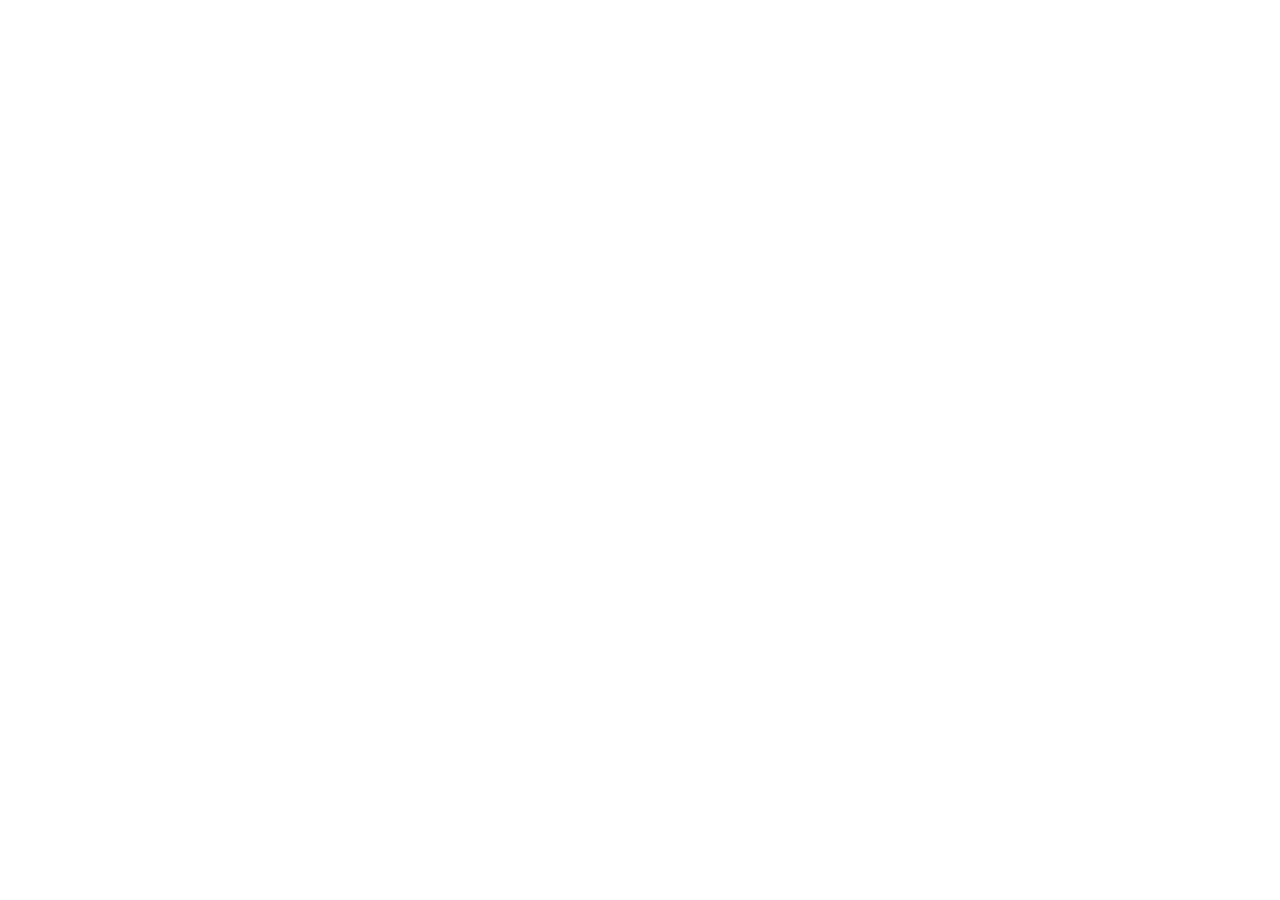
==== index.html @ 31c8726c "Publish redesigned honey website" ====
<!doctype html>
<html lang="hy"><head><meta charset="UTF-8"/><meta name="viewport" content="width=device-width, initial-scale=1.0"/><meta name="theme-color" content="#fcf9f0"/><meta name="description" content="Հեղուկ ոսկի՝ բնական մեղր բարձրադիր գոտիների ծաղիկների նեկտարից, առանց հավելումների։ Ծանոթացեք մեր պատմությանը և կապ հաստատեք պատվիրելու համար։"/><title>Հեղուկ ոսկի — Բնական մեղր բարձրադիր գոտիներից</title><link rel="icon" href="./favicon.svg"/>  <script type="module" crossorigin src="./assets/main-CkUJmxcO.js"></script>
  <link rel="stylesheet" crossorigin href="./assets/main-CJ2mo14O.css">
</head><body><div id="root"></div></body></html>
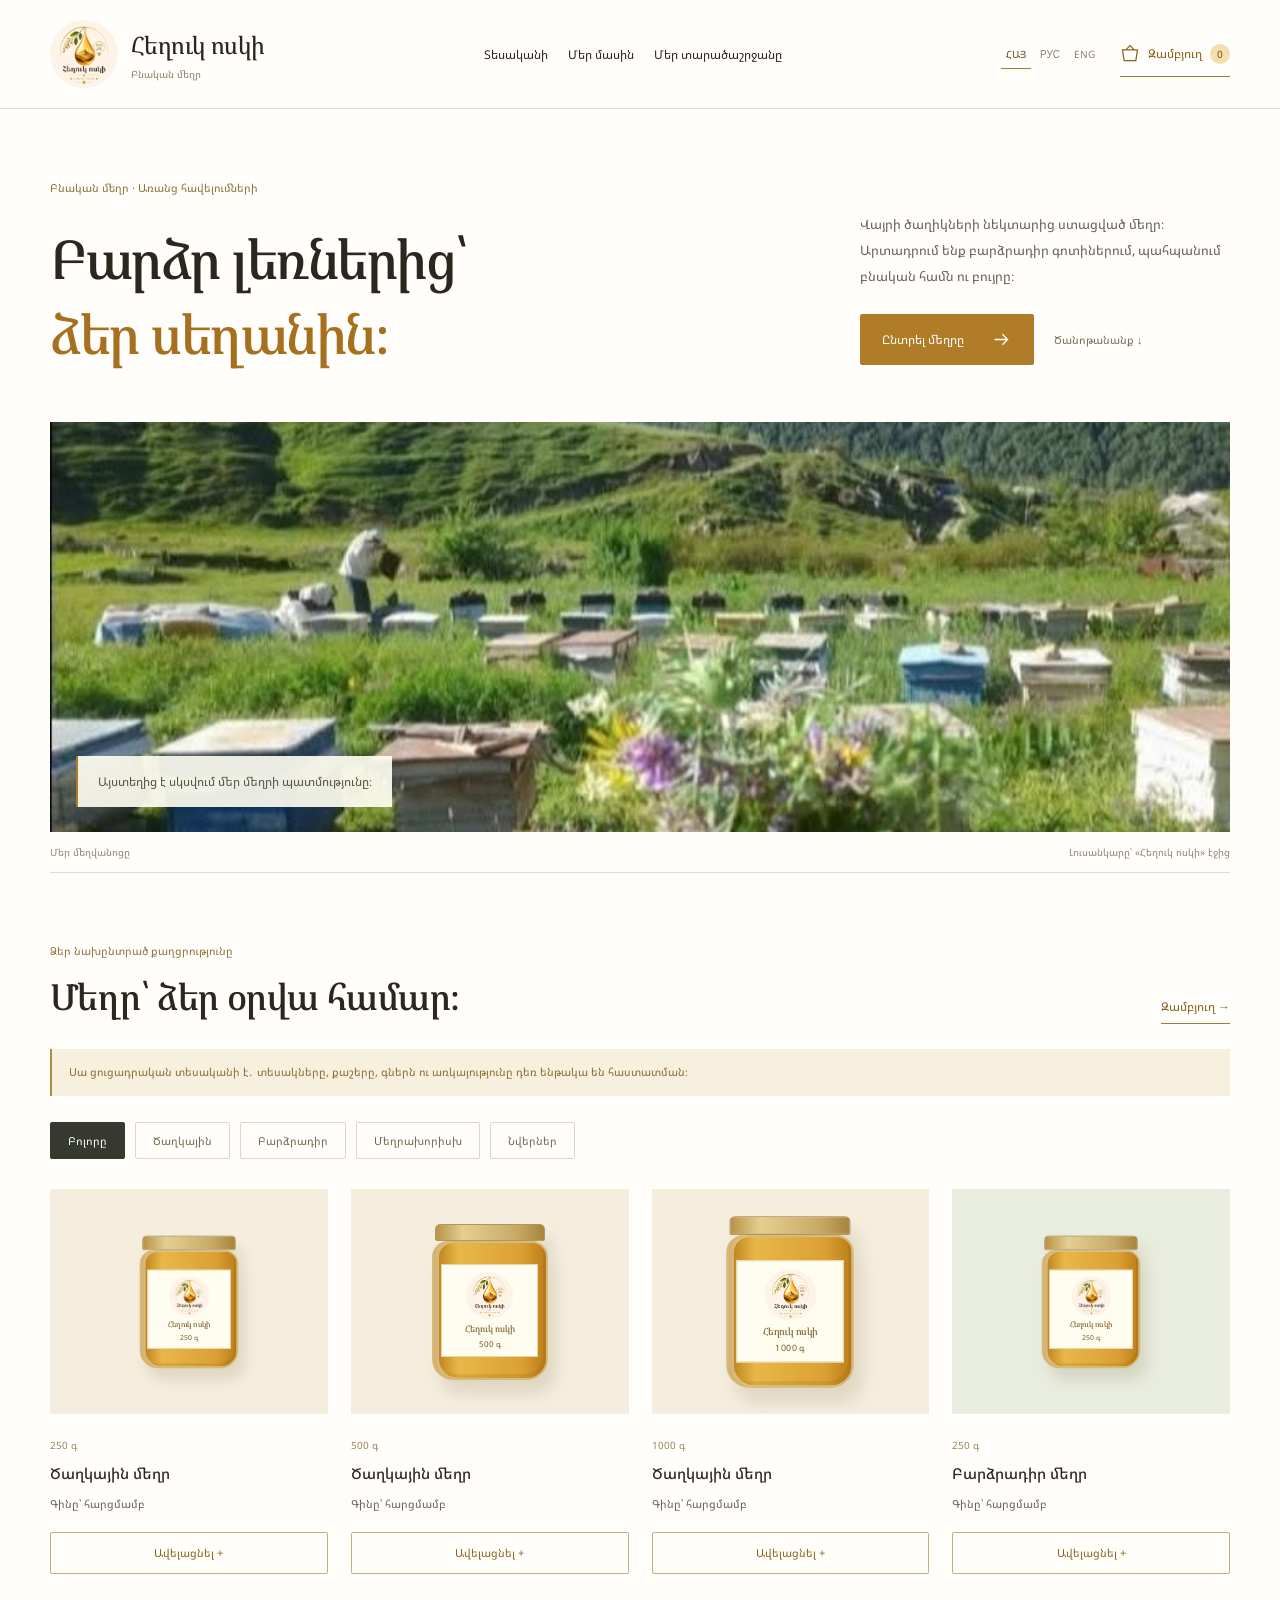
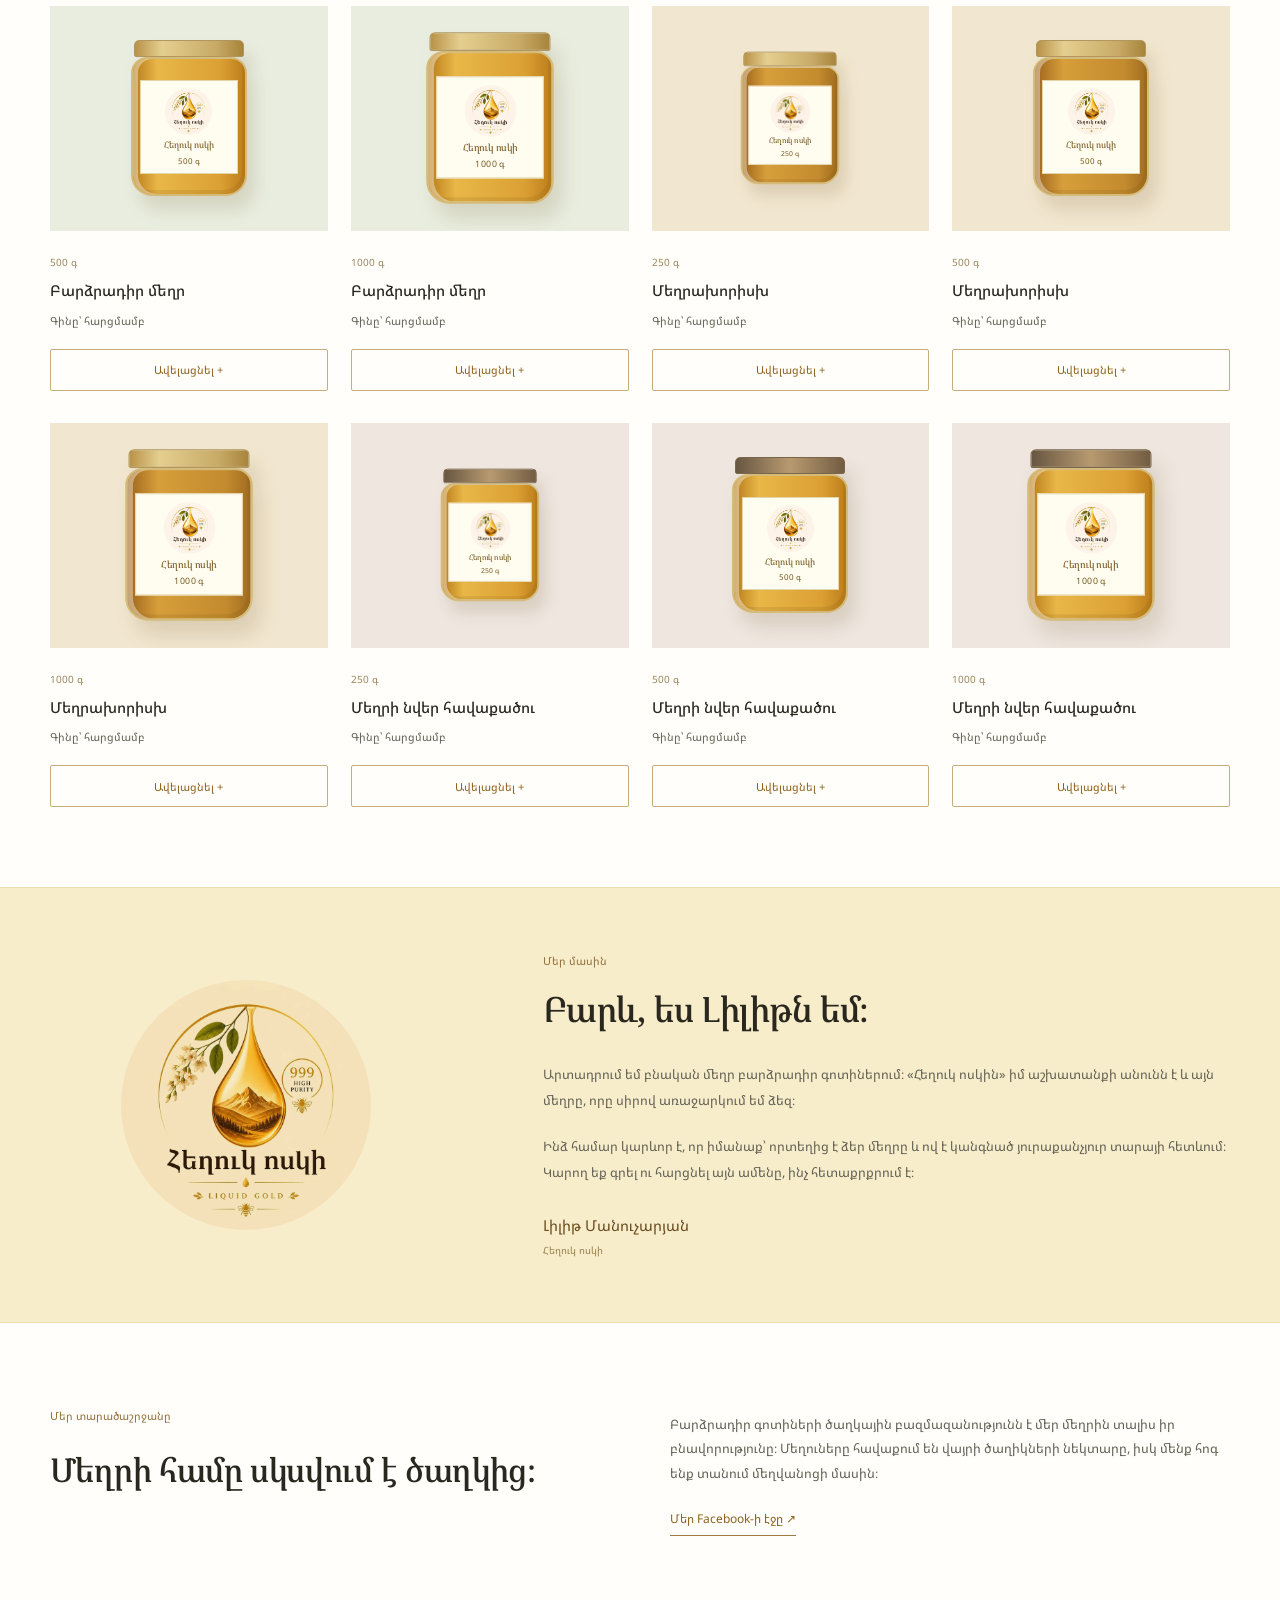
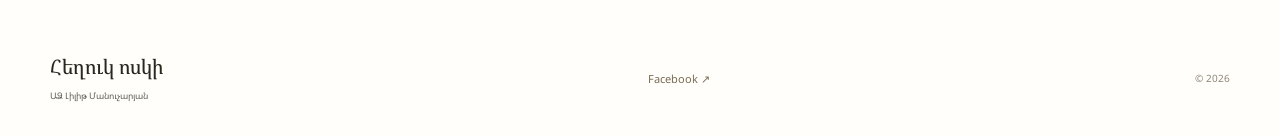
==== commit adb79487: "Enable trilingual storefront and WhatsApp basket checkout" ====
--- a/index.html
+++ b/index.html
@@ -1,4 +1,4 @@
 <!doctype html>
-<html lang="hy"><head><meta charset="UTF-8"/><meta name="viewport" content="width=device-width, initial-scale=1.0"/><meta name="theme-color" content="#fcf9f0"/><meta name="description" content="Հեղուկ ոսկի՝ բնական մեղր բարձրադիր գոտիների ծաղիկների նեկտարից, առանց հավելումների։ Ծանոթացեք մեր պատմությանը և կապ հաստատեք պատվիրելու համար։"/><title>Հեղուկ ոսկի — Բնական մեղր բարձրադիր գոտիներից</title><link rel="icon" href="./favicon.svg"/>  <script type="module" crossorigin src="./assets/main-CkUJmxcO.js"></script>
-  <link rel="stylesheet" crossorigin href="./assets/main-CJ2mo14O.css">
+<html lang="hy"><head><meta charset="UTF-8"/><meta name="viewport" content="width=device-width, initial-scale=1.0"/><meta name="theme-color" content="#fcf9f0"/><meta name="description" content="Հեղուկ ոսկի՝ բնական մեղր բարձրադիր գոտիների ծաղիկների նեկտարից, առանց հավելումների։ Ծանոթացեք մեր պատմությանը և կապ հաստատեք պատվիրելու համար։"/><title>Հեղուկ ոսկի — Բնական մեղր բարձրադիր գոտիներից</title><link rel="icon" href="./favicon.svg"/>  <script type="module" crossorigin src="./assets/main-DjKZeRCF.js"></script>
+  <link rel="stylesheet" crossorigin href="./assets/main-BqgXpwvN.css">
 </head><body><div id="root"></div></body></html>
--- a/assets/main-BqgXpwvN.css
+++ b/assets/main-BqgXpwvN.css
@@ -0,0 +1 @@
+@font-face{font-family:Noto Sans Armenian;font-style:normal;font-weight:400;font-stretch:normal;font-display:swap;src:url(./noto-armenian-0-CVgwGue0.ttf) format("truetype")}@font-face{font-family:Noto Sans Armenian;font-style:normal;font-weight:500;font-stretch:normal;font-display:swap;src:url(./noto-armenian-1-D2bagRVq.ttf) format("truetype")}@font-face{font-family:Noto Sans Armenian;font-style:normal;font-weight:600;font-stretch:normal;font-display:swap;src:url(./noto-armenian-2-CTMyPAjY.ttf) format("truetype")}@font-face{font-family:Noto Sans Armenian;font-style:normal;font-weight:700;font-stretch:normal;font-display:swap;src:url(./noto-armenian-3-BgUq5QzC.ttf) format("truetype")}@font-face{font-family:"Noto Serif Armenian";font-style:normal;font-weight:400;font-stretch:normal;font-display:swap;src:url(./noto-armenian-4-BQkz4Huj.ttf) format("truetype")}@font-face{font-family:"Noto Serif Armenian";font-style:normal;font-weight:500;font-stretch:normal;font-display:swap;src:url(./noto-armenian-5-BXHLyrOk.ttf) format("truetype")}@font-face{font-family:"Noto Serif Armenian";font-style:normal;font-weight:600;font-stretch:normal;font-display:swap;src:url(./noto-armenian-6-ClBF3SLj.ttf) format("truetype")}:root{font-family:Noto Sans Armenian,sans-serif;color:#29271e;background:#fffefb;font-synthesis:none;--gold:#af771f;--line:#dedbd2;--yellow:#f4db8b}*{box-sizing:border-box}body{margin:0}html{scroll-behavior:smooth;scroll-padding-top:110px}a{color:inherit;text-decoration:none}button,input,textarea{font:inherit}button{cursor:pointer}a,button{touch-action:manipulation}a:focus-visible,button:focus-visible,input:focus-visible,textarea:focus-visible,summary:focus-visible{outline:2px solid #9b6613;outline-offset:5px}button:disabled{opacity:.3;cursor:default}img{display:block;max-width:100%}p{font-size:14px;line-height:1.9;color:#646155;margin:0 0 20px}h1,h2,h3{margin:0;font-weight:500}h1,h2{font-family:"Noto Serif Armenian",serif}h1{font-size:clamp(36px,4.2vw,58px);line-height:1.4;letter-spacing:-1.5px}h1 span{color:#a6701f}h2{font-size:34px;line-height:1.5;letter-spacing:-.6px}.wrap{width:calc(100% - 100px);max-width:1180px;margin:0 auto}.header{border-bottom:1px solid var(--line);background:#fffefbf5;position:sticky;top:0;z-index:10}.header-inner{display:flex;align-items:center;gap:30px;min-height:108px}.brand{display:flex;align-items:center;gap:13px;flex-shrink:0}.brand img{width:68px;height:68px;border-radius:50%;object-fit:cover}.brand>span{font-family:"Noto Serif Armenian",serif;font-size:24px;letter-spacing:-.6px}.brand small{display:block;font-family:Noto Sans Armenian,sans-serif;font-size:10px;letter-spacing:0;margin-top:6px;color:#8c8069}.header nav{display:flex;gap:28px;align-items:center;margin-left:auto;font-size:12px}.header nav a:hover{color:var(--gold)}.order-link{display:flex;align-items:center;gap:18px;border-bottom:1px solid #a47931;padding:12px 0;margin-left:15px;font-size:12px;color:#8e611c}.order-link svg{width:20px;height:20px}.menu{display:none}.intro{display:grid;grid-template-columns:1.25fr 1fr;gap:70px;padding:69px 0 51px;align-items:end}.tag{font-size:11px;color:#8d6f36;margin-bottom:22px}.intro-side{max-width:380px;justify-self:end;padding-bottom:6px}.intro-side p{font-size:13px;line-height:2;max-width:370px;margin-bottom:25px}.button{display:inline-flex;align-items:center;justify-content:center;gap:27px;min-height:50px;padding:14px 21px;background:#b17c27;color:#fff;border:1px solid #b17c27;border-radius:2px;font-size:12px;transition:background .15s}.button svg{width:21px;height:21px;flex-shrink:0}.button:hover{background:#94641b;border-color:#94641b}.quiet-link{display:inline-block;font-size:11px;margin-left:20px;color:#756b55}.photo-frame{position:relative;background:#d6dbba;overflow:hidden;height:410px}.photo-frame>img{width:100%;height:100%;object-fit:cover;object-position:center 47%;image-rendering:auto}.photo-note{position:absolute;bottom:25px;left:26px;background:#fffef2e8;padding:15px 20px;font-size:12px;line-height:1.8;color:#5b533f;border-left:2px solid #ae7a27}.photo-note strong{font-weight:500}.apiary{margin-top:0;margin-bottom:0}.apiary figcaption{display:flex;justify-content:space-between;gap:15px;font-size:10px;color:#8c8574;padding:13px 0;border-bottom:1px solid var(--line)}.honey{padding-top:84px;padding-bottom:85px;display:grid;grid-template-columns:1fr 1.2fr;gap:110px}.label{font-size:11px;color:#92713c;display:block;margin-bottom:22px}.section-heading h2{font-size:40px;line-height:1.45;margin-bottom:24px}.section-heading p{max-width:310px;font-size:13px}.honey-details{padding-top:5px}.honey-line{display:flex;gap:22px;border-bottom:1px solid var(--line);padding:24px 0 20px}.honey-line:first-child{padding-top:0}.small-number{font-family:serif;font-size:14px;color:#b79d65;padding-top:4px}.honey-line h3{font-size:16px;margin-bottom:11px;line-height:1.7}.honey-line p{font-size:12px;margin:0;line-height:1.9}.about{background:#f7edcb;border-top:1px solid #ecddb2;border-bottom:1px solid #ecddb2}.about-inner{display:grid;grid-template-columns:.8fr 1.4fr;gap:100px;padding-top:65px;padding-bottom:65px;align-items:center}.about-mark img{width:250px;height:250px;object-fit:cover;border-radius:50%;margin:0 auto;mix-blend-mode:multiply}.about-mark>span{display:block;text-align:center;margin-top:20px;font-size:10px;color:#8b7547}.about-text h2{font-size:35px;margin-bottom:25px}.about-text .label{margin-bottom:15px}.about-text p{font-size:13px;line-height:2}.owner{font-size:15px;margin-top:30px;color:#6a4b1e}.owner span{display:block;font-size:10px;color:#9a814f;margin-top:8px}.region{display:grid;grid-template-columns:1fr 1.1fr;gap:110px;padding-top:85px;padding-bottom:85px}.region-title h2{font-size:33px}.region-body{padding-top:4px}.region-body p{font-size:13px}.underlined{font-size:12px;border:0;border-bottom:1px solid #9d7d45;background:none;color:#8d621e;display:inline-block;padding:3px 0 8px}.contact-band{background:#efd786}.contact-inner{display:flex;justify-content:space-between;align-items:center;gap:35px;padding-top:47px;padding-bottom:47px}.contact-inner h2{font-size:29px}.contact-inner p{font-size:12px;margin:14px 0 0;color:#756039}.contact-inner .label{margin-bottom:12px;color:#8b6b29}.dark{background:#37372a;border-color:#37372a;white-space:nowrap}.dark:hover{background:#202016;border-color:#202016}.footer{display:flex;justify-content:space-between;gap:30px;align-items:center;padding-top:32px;padding-bottom:32px}.footer-name{font-family:"Noto Serif Armenian",serif;font-size:20px}.footer p{font-size:9px;margin:7px 0 0}.footer>a{font-size:11px;color:#796c52}.footer small{font-size:10px;color:#8f8676}.order-page{padding-top:29px}.back{font-size:11px;color:#80745c}.order-heading{padding:45px 0 40px;border-bottom:1px solid var(--line)}.order-heading h1{font-size:43px}.order-heading .tag{margin-bottom:16px}.order-heading>p:last-child{font-size:13px;margin:20px 0 0}.order-layout{display:grid;grid-template-columns:.95fr 1.1fr;gap:110px;padding:45px 0 65px;align-items:start}.order-aside{padding-top:10px}.order-aside>img{height:170px;width:170px;border-radius:50%;margin-bottom:20px;object-fit:cover}.order-aside h2{font-size:25px;margin-bottom:15px}.order-aside p{font-size:12px}.order-aside dl{margin:24px 0 30px;max-width:330px}.order-aside dl>div{border-top:1px solid var(--line);padding:15px 0}.order-aside dt{font-size:10px;color:#8f8166;margin-bottom:7px}.order-aside dd{margin:0;font-size:12px}.order-aside>a{font-size:11px;color:#9a702c;border-bottom:1px solid #c1a97e;padding-bottom:6px}.order-form{background:#faf7ed;border:1px solid #e6deca;padding:30px}.order-form>h2{font-size:24px}.form-intro{font-size:11px;margin:13px 0 30px}.quantity-line{display:flex;align-items:center;justify-content:space-between;gap:20px;margin:25px 0 30px}.quantity-line label{font-size:12px}.quantity{display:flex;border:1px solid #d9ccb2;background:#fffefb}.quantity button{border:0;background:transparent;width:36px;height:40px;font-size:19px;color:#8d6829}.quantity input{width:37px;-webkit-appearance:textfield;-moz-appearance:textfield;appearance:textfield;border:0;background:transparent;text-align:center;font-size:13px;color:#332d20}.quantity input::-webkit-inner-spin-button{-webkit-appearance:none;-moz-appearance:none;appearance:none}.note-label{display:block;font-size:12px;margin-bottom:12px;line-height:1.8}.note-label span{display:block;font-size:9px;color:#9a8d70;margin-top:3px}textarea{display:block;width:100%;padding:13px;border:1px solid #d9ccb2;border-radius:1px;background:#fffefb;font-size:12px;line-height:1.9;resize:vertical;color:#554b37;min-height:95px}textarea::placeholder{color:#9f9581}.full{width:100%;margin-top:19px}.prepared{border-top:1px solid #d8caac;margin-top:30px;padding-top:25px}.prepared h3{font-size:17px;margin-bottom:12px}.prepared p{font-size:11px}.copy{cursor:pointer;margin-top:12px}.prepared small{display:block;font-size:9px;color:#8e8169;margin-top:12px;text-align:center}.order-help{border-top:1px solid var(--line);display:grid;grid-template-columns:.95fr 1.1fr;gap:110px;padding:38px 0 60px}.order-help h2{font-size:25px}.order-help p{font-size:12px;margin:0}.order-page+.footer{border-top:1px solid var(--line)}.skip{position:fixed;top:-100px;left:20px;z-index:100;background:#fff;padding:15px}.skip:focus{top:10px}@media(max-width:1000px){.wrap{width:calc(100% - 60px)}.header nav{gap:20px;font-size:10px}.header-inner{gap:20px}.brand>span{font-size:21px}.intro{gap:35px}.intro h1{font-size:43px}.intro-side p{font-size:12px}.quiet-link{display:block;margin:17px 0 0}.honey,.region,.order-layout,.order-help{gap:65px}.about-inner{gap:60px}.about-mark img{width:210px;height:210px}.about-text h2{font-size:31px}.contact-inner h2{font-size:26px}}@media(max-width:700px){.wrap{width:calc(100% - 36px)}.header-inner{min-height:84px;gap:12px}.brand{gap:8px}.brand img{width:49px;height:49px}.brand>span{font-size:18px}.brand small{font-size:8px;margin-top:4px}.order-link{margin-left:auto;font-size:10px;gap:9px;padding:10px 0}.order-link svg{width:17px;height:17px}.menu{display:block;order:3;background:none;border:0;padding:10px 0 10px 4px;font-size:10px;color:#78694d}.menu span{margin-left:5px}.header nav{display:none}.header nav.is-open{display:flex;position:absolute;top:84px;left:0;right:0;padding:18px;background:#fffefb;border-bottom:1px solid var(--line);flex-direction:column;align-items:flex-start;gap:20px;font-size:12px}.intro{display:block;padding:35px 0 29px}.tag{font-size:10px;margin-bottom:15px}.intro h1{font-size:38px;line-height:1.45;letter-spacing:-1px}.intro-side{max-width:none;margin-top:22px}.intro-side p{font-size:12px;max-width:410px;line-height:1.95;margin-bottom:20px}.button{font-size:11px;gap:20px;min-height:47px;padding:12px 17px}.quiet-link{display:inline-block;margin:0 0 0 18px;font-size:10px}.photo-frame{height:330px}.photo-frame>img{object-position:44% center}.photo-note{font-size:10px;left:15px;bottom:15px;padding:12px 15px}.apiary figcaption{font-size:8px;padding:12px 0}.honey{display:block;padding-top:45px;padding-bottom:45px}.label{font-size:10px;margin-bottom:15px}.section-heading h2{font-size:32px;line-height:1.4;margin-bottom:18px}.section-heading h2 br{display:none}.section-heading p{max-width:400px;font-size:12px}.honey-details{margin-top:30px}.honey-line{gap:18px;padding:20px 0}.honey-line h3{font-size:15px;margin-bottom:8px}.honey-line p{font-size:12px}.about-inner{display:flex;flex-direction:column-reverse;gap:28px;padding-top:40px;padding-bottom:35px;align-items:stretch}.about-text h2{font-size:29px;margin-bottom:20px}.about-text p{font-size:12px}.owner{font-size:14px;margin-top:23px}.about-mark{display:flex;align-items:center;gap:20px;border-top:1px solid #e1cea0;padding-top:25px}.about-mark img{width:90px;height:90px;margin:0}.about-mark>span{margin:0;font-size:11px;text-align:left}.region{display:block;padding-top:45px;padding-bottom:45px}.region-title h2{font-size:30px;line-height:1.5}.region-body{padding:22px 0 0}.region-body p{font-size:12px}.underlined{font-size:11px}.contact-inner{display:block;padding-top:35px;padding-bottom:36px}.contact-inner h2{font-size:26px;line-height:1.6}.contact-inner p{font-size:12px;margin:15px 0 24px}.footer{flex-wrap:wrap;padding:25px 0;gap:22px}.footer>div{width:100%}.footer-name{font-size:20px}.footer>a{font-size:10px}.footer small{margin-left:auto}.order-page{padding-top:24px}.back{font-size:10px}.order-heading{padding:30px 0}.order-heading h1{font-size:31px;line-height:1.5;letter-spacing:-.7px}.order-heading .tag{font-size:9px}.order-heading>p:last-child{font-size:12px;margin-top:18px}.order-layout{display:flex;flex-direction:column;gap:25px;padding:25px 0 40px}.order-aside{width:100%;padding:0}.order-aside>img{width:85px;height:85px;float:right;margin:0 0 15px 15px}.order-aside h2{font-size:23px;margin-bottom:10px}.order-aside p{font-size:11px;margin-bottom:15px}.order-aside dl{clear:both;margin:20px 0 24px;max-width:none}.order-aside dl>div{padding:12px 0}.order-form{width:100%;padding:23px 20px}.order-form>h2{font-size:22px}.quantity-line{margin:20px 0 25px}.quantity-line label{font-size:11px}.order-help{display:block;padding:30px 0 40px}.order-help h2{font-size:24px;margin-bottom:18px}.order-help p{font-size:12px}.note-label{font-size:11px}}@media(max-width:370px){.brand>span{font-size:16px}.brand img{width:43px;height:43px}.header-inner{gap:9px}.menu{font-size:9px}.intro h1{font-size:34px}.quiet-link{margin-left:11px}.button{font-size:10px}}@media(prefers-reduced-motion:reduce){html{scroll-behavior:auto}*{transition:none!important}}.header-inner{gap:22px}.header nav{gap:20px}.header-tools{display:flex;align-items:center;gap:20px;margin-left:auto}.header nav{margin-left:auto}.languages{display:flex;gap:4px}.languages button{background:none;border:0;padding:7px 5px;font-size:10px;color:#8c816a;border-bottom:1px solid transparent}.languages button[aria-pressed=true]{color:#614515;border-color:#a47931}.order-link{margin-left:0;gap:8px}.order-link b{font-size:10px;min-width:20px;height:20px;border-radius:50%;background:#f1dfad;display:grid;place-items:center;font-weight:500}.catalog{padding:70px 0 80px}.catalog-heading{display:flex;justify-content:space-between;align-items:end;gap:25px;margin-bottom:25px}.catalog-heading .label{margin-bottom:12px}.catalog-heading h2{font-size:36px}.demo-notice{font-size:11px;line-height:1.9;color:#8a6a32;background:#f7f0de;border-left:2px solid #b68c40;padding:13px 17px;margin:0 0 26px}.filters{display:flex;gap:10px;flex-wrap:wrap;margin:25px 0 30px}.filters button{font-size:11px;border:1px solid #ded7c7;padding:10px 17px;border-radius:2px;background:none;color:#73664c}.filters button[aria-pressed=true]{background:#36392d;color:#fff;border-color:#36392d}.product-grid{display:grid;grid-template-columns:repeat(4,minmax(0,1fr));gap:32px 23px}.product-card{min-width:0}.jar-scene{height:225px;background:#f5eedf;display:flex;align-items:center;justify-content:center;overflow:hidden}.tone-1{background:#e9eddf}.tone-2{background:#f1e6cf}.tone-3{background:#eee6df}.jar{width:116px;filter:drop-shadow(8px 14px 8px #64481724);position:relative}.jar-lid{height:17px;background:linear-gradient(90deg,#b99248,#e4cf90 25%,#c8aa66 75%,#a7843b);border-radius:5px 5px 2px 2px;border:1px solid #b1975e;position:relative;z-index:1;margin:0 3px}.jar-glass{height:139px;border-radius:16px 16px 21px 21px;background:linear-gradient(90deg,#b77a19,#e8b748 22%,#dba034 78%,#bc7e1a);box-shadow:inset 5px 0 #fff6,inset -3px -4px #7c511326;border:2px solid #d5bb79;display:flex;align-items:center;justify-content:center}.jar-label{background:#fffcf0;min-height:87px;width:87%;text-align:center;padding:7px 3px;color:#785a22;border:1px solid #e5d5aa}.jar-label img{width:47px;height:47px;object-fit:cover;border-radius:50%;margin:auto}.jar-label span{font-family:"Noto Serif Armenian",serif;font-size:9px;display:block;line-height:1.4;margin-top:4px}.jar-label small{font-size:8px;display:block;margin-top:3px}.jar-250{transform:scale(.85)}.jar-1000{transform:scale(1.1)}.tone-2 .jar-glass{background:linear-gradient(90deg,#9c641b,#d79e3b 25%,#c38b2e 80%,#a06c20)}.tone-3 .jar-lid{background:linear-gradient(90deg,#675642,#b89a70,#725d43);border-color:#7a6648}.product-card-info{padding:18px 0 0}.product-weight{font-size:10px;color:#9b855d}.product-card h3{font-size:15px;line-height:1.65;margin:7px 0}.product-card p{font-size:11px;margin:8px 0 17px}.product-add{background:transparent;color:#8e601b;width:100%;border-color:#c7ac7c;min-height:42px;font-size:11px;padding:10px}.product-add:hover{background:#a87525;color:#fff}.product-add:disabled{opacity:.6}.basket-page{padding-top:30px;min-height:60vh}.basket-page .order-heading{margin-bottom:28px}.basket-page .order-heading h1{font-size:39px}.basket-layout{display:grid;grid-template-columns:1.3fr 1fr;gap:55px;padding-bottom:65px;align-items:start}.basket-row{display:flex;align-items:center;gap:22px;padding:22px 0;border-bottom:1px solid #dedbd2;position:relative}.basket-row:first-child{padding-top:0}.basket-row>.jar-scene{width:115px;height:135px;flex-shrink:0}.basket-row .jar{transform:scale(.6)}.basket-item-info{padding-right:20px}.basket-item-info h2{font-family:Noto Sans Armenian,sans-serif;font-size:16px;letter-spacing:0}.basket-item-info p{font-size:11px;margin:9px 0 15px}.basket-item-info .quantity{width:max-content}.remove-item{background:none;border:0;font-size:25px;color:#99896b;margin-left:auto;align-self:flex-start;padding:4px 0 4px 10px}.basket-summary{background:#faf6eb;border:1px solid #e4dac3;padding:28px;position:sticky;top:130px}.basket-summary h2{font-size:24px}.summary-count{display:flex;justify-content:space-between;gap:20px;border-top:1px solid #ded1b7;border-bottom:1px solid #ded1b7;margin:24px 0;padding:18px 0;font-size:12px}.summary-count strong{font-weight:500;white-space:nowrap}.whatsapp{background:#376345;border-color:#376345;font-size:12px;white-space:normal;text-align:center}.whatsapp:hover{background:#264d32;border-color:#264d32}.whatsapp-help{font-size:10px;line-height:1.9;margin:16px 0}.recipient-note{font-size:10px;color:#99742f;border-top:1px solid #e4dac3;padding-top:15px;margin:0}.message-details{margin-top:22px;border-top:1px solid #e4dac3;padding-top:16px}.message-details summary{font-size:11px;cursor:pointer;color:#82704a}.message-details pre{font-family:inherit;white-space:pre-wrap;overflow-wrap:anywhere;font-size:11px;line-height:1.9;margin:15px 0 0}.clear-cart{margin-top:24px;cursor:pointer}.storage-note{font-size:10px;margin-top:15px;color:#9b8b6d}.empty-basket{text-align:center;padding:65px 0 100px}.empty-basket h2{font-size:28px;margin-bottom:16px}.empty-basket p{font-size:13px;margin-bottom:25px}@media(max-width:1100px){.header nav{gap:13px;font-size:10px}.header-inner{gap:15px}.header-tools{gap:12px}.brand>span{font-size:20px}.brand img{width:55px;height:55px}.product-grid{grid-template-columns:repeat(3,minmax(0,1fr))}.basket-layout{gap:30px}.basket-summary{padding:23px}}@media(max-width:700px){.header-inner{flex-wrap:wrap;gap:0 12px;padding-top:12px;padding-bottom:10px;min-height:100px}.brand{margin-right:auto}.brand img{width:45px;height:45px}.brand>span{font-size:18px}.header-tools{margin-left:auto;gap:10px;order:2}.header-tools .order-link{font-size:10px;padding:8px 0;gap:6px}.header-tools .order-link>span{display:none}.languages{gap:1px}.languages button{font-size:9px;padding:7px 4px}.header .menu{order:3;margin:7px 0 0;padding:5px 0;width:100%;text-align:left;font-size:10px}.header nav.is-open{top:100%;font-size:12px}.intro h1{font-size:35px;overflow-wrap:break-word}.catalog{padding:40px 0 45px}.catalog-heading{align-items:start;gap:15px}.catalog-heading h2{font-size:28px}.catalog-heading>.underlined{white-space:nowrap;font-size:10px}.catalog-heading .label{font-size:9px}.demo-notice{font-size:10px;padding:12px 13px}.filters{gap:7px;margin:20px 0}.filters button{font-size:10px;padding:9px 12px}.product-grid{grid-template-columns:repeat(2,minmax(0,1fr));gap:27px 15px}.jar-scene{height:185px}.jar{transform:scale(.8)}.jar-250{transform:scale(.7)}.jar-1000{transform:scale(.9)}.product-card h3{font-size:13px;line-height:1.7;min-height:44px}.product-card-info{padding-top:13px}.product-card p{font-size:10px;margin-bottom:13px}.product-add{font-size:10px;padding:8px 5px;min-height:42px}.product-weight{font-size:9px}.basket-page .order-heading h1{font-size:30px}.basket-layout{display:block;padding-bottom:40px}.basket-row{gap:15px}.basket-row>.jar-scene{width:92px;height:120px}.basket-row .jar{transform:scale(.52)}.basket-item-info{padding-right:0}.basket-item-info h2{font-size:13px}.basket-item-info p{font-size:10px}.basket-item-info .quantity button{width:30px;height:35px}.basket-item-info .quantity input{width:30px}.basket-summary{position:static;padding:23px 20px;margin-top:28px}.basket-summary h2{font-size:24px}.basket-page .order-heading{padding:25px 0}.empty-basket{padding:40px 0 70px}.empty-basket h2{font-size:25px}.empty-basket p{font-size:12px}}
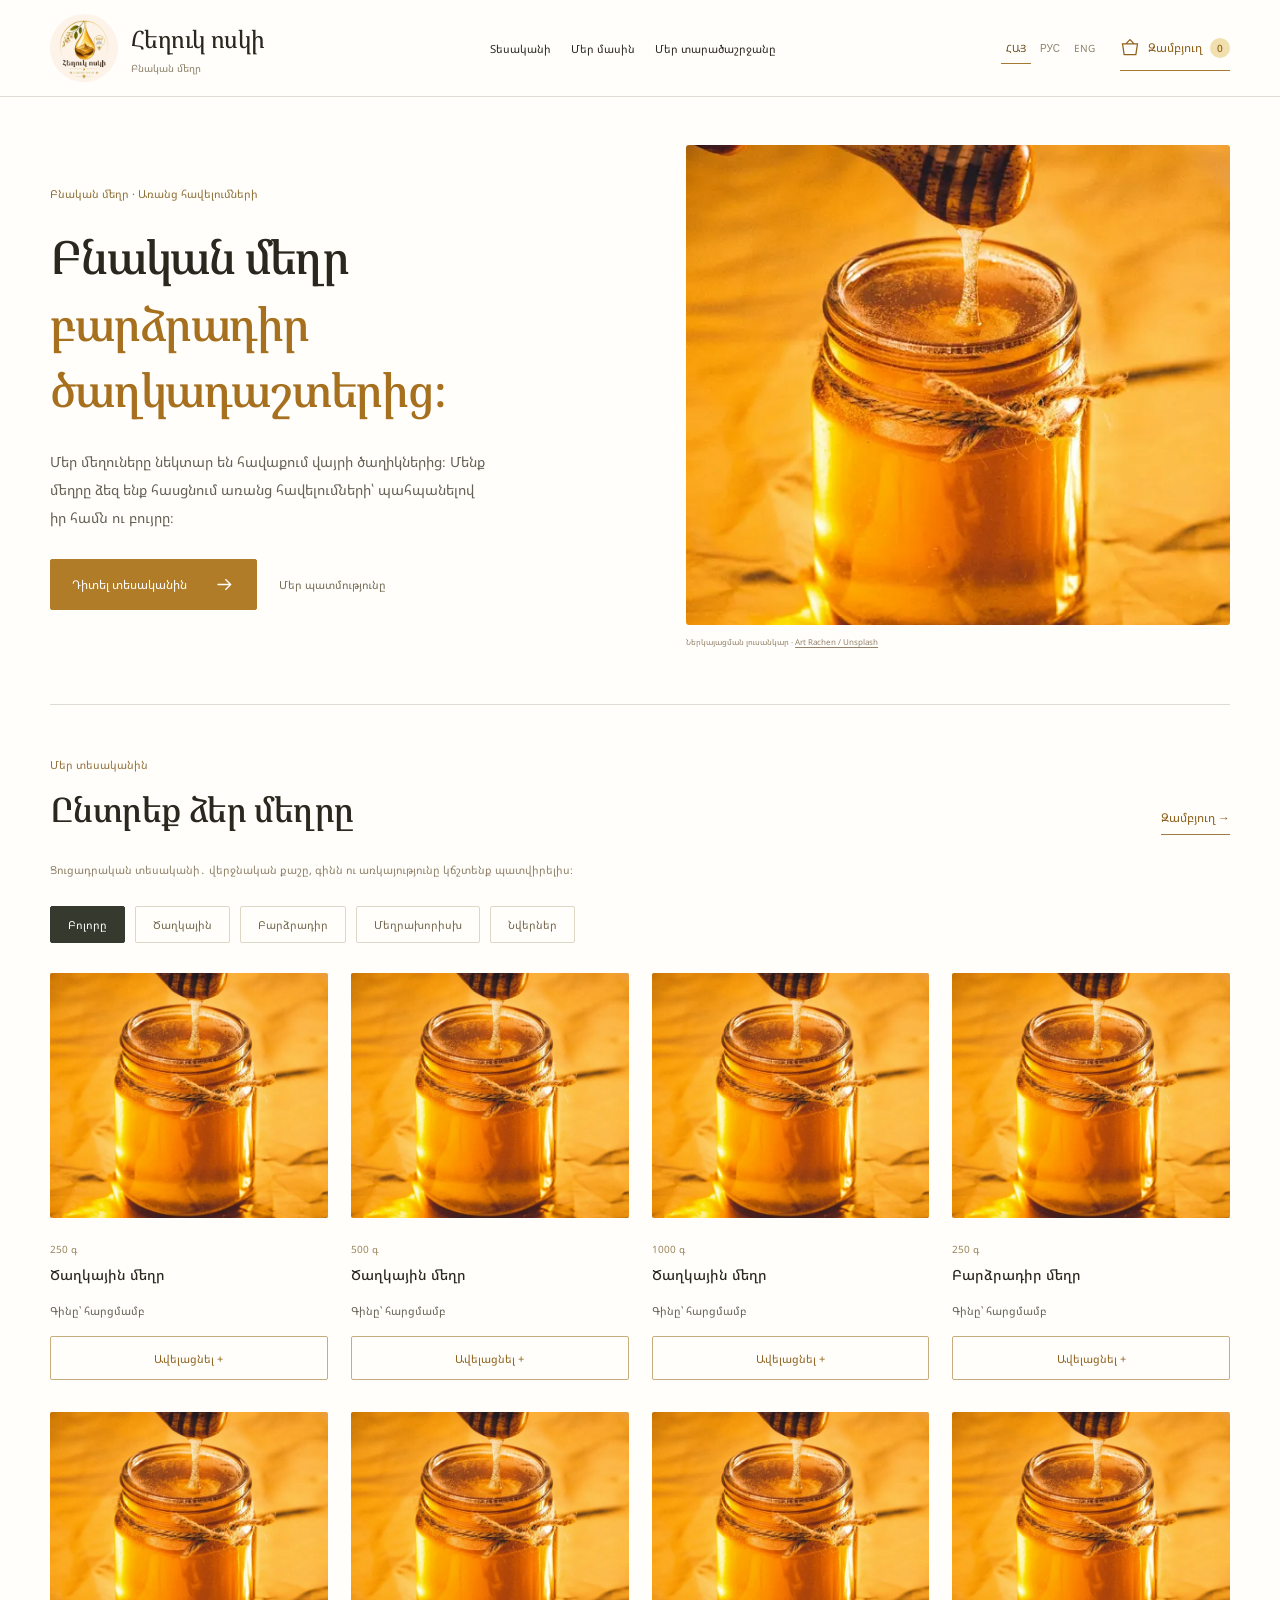
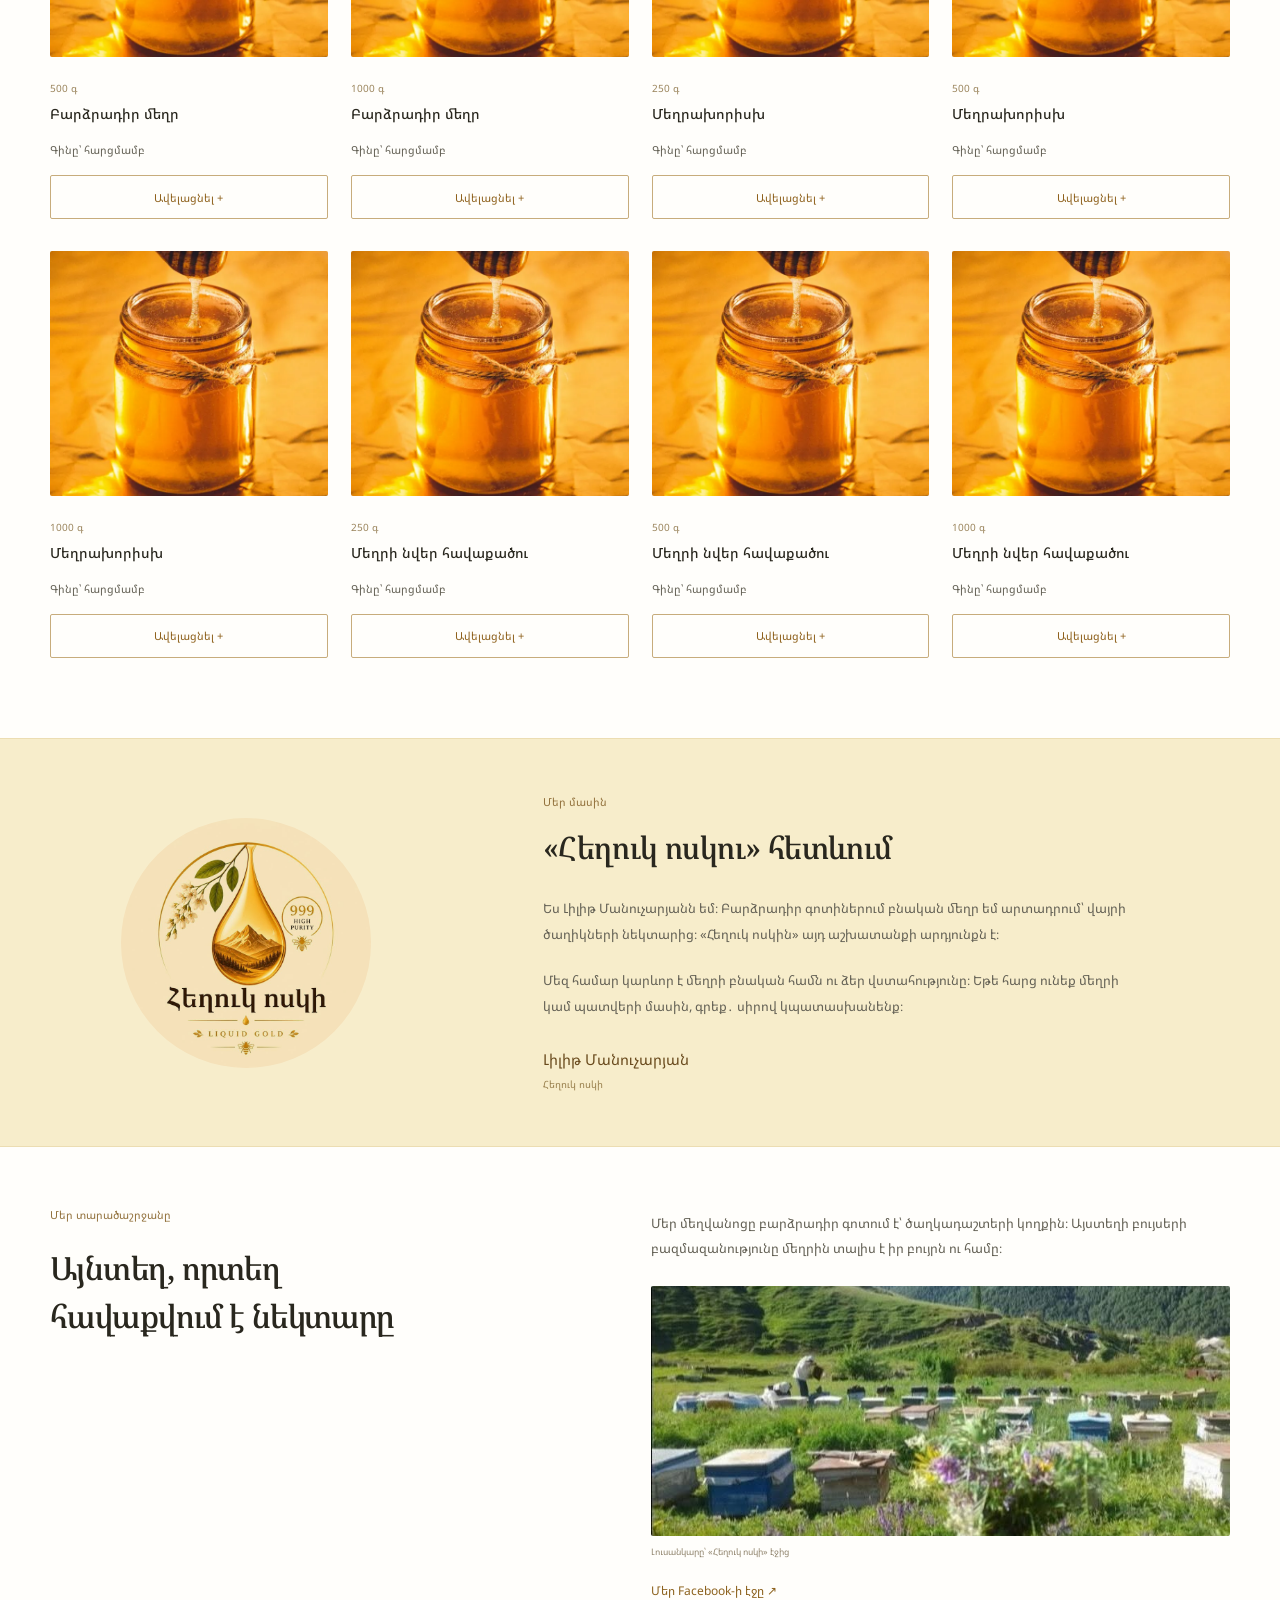
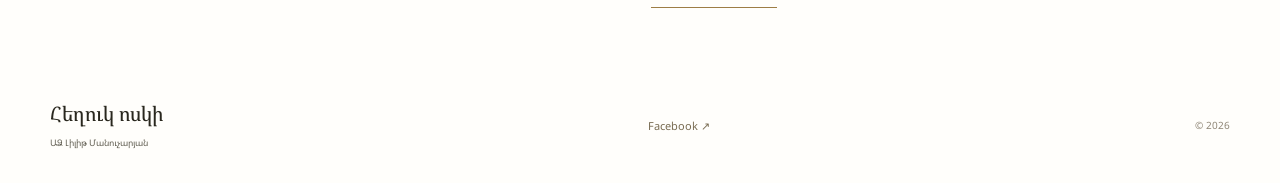
==== commit 7aceb953: "Deploy real honey photo, natural copy and optimized stylesheet" ====
--- a/index.html
+++ b/index.html
@@ -1,4 +1,4 @@
 <!doctype html>
-<html lang="hy"><head><meta charset="UTF-8"/><meta name="viewport" content="width=device-width, initial-scale=1.0"/><meta name="theme-color" content="#fcf9f0"/><meta name="description" content="Հեղուկ ոսկի՝ բնական մեղր բարձրադիր գոտիների ծաղիկների նեկտարից, առանց հավելումների։ Ծանոթացեք մեր պատմությանը և կապ հաստատեք պատվիրելու համար։"/><title>Հեղուկ ոսկի — Բնական մեղր բարձրադիր գոտիներից</title><link rel="icon" href="./favicon.svg"/>  <script type="module" crossorigin src="./assets/main-DjKZeRCF.js"></script>
-  <link rel="stylesheet" crossorigin href="./assets/main-BqgXpwvN.css">
+<html lang="hy"><head><meta charset="UTF-8"/><meta name="viewport" content="width=device-width, initial-scale=1.0"/><meta name="theme-color" content="#fcf9f0"/><meta name="description" content="Հեղուկ ոսկի՝ բնական մեղր բարձրադիր գոտիների ծաղիկների նեկտարից, առանց հավելումների։ Ծանոթացեք մեր պատմությանը և կապ հաստատեք պատվիրելու համար։"/><title>Հեղուկ ոսկի — Բնական մեղր բարձրադիր գոտիներից</title><link rel="icon" href="./favicon.svg"/>  <script type="module" crossorigin src="./assets/main-DLl3olX9.js"></script>
+  <link rel="stylesheet" crossorigin href="./assets/main-Bz8UwkLz.css">
 </head><body><div id="root"></div></body></html>
--- a/assets/main-Bz8UwkLz.css
+++ b/assets/main-Bz8UwkLz.css
@@ -0,0 +1 @@
+@font-face{font-family:Noto Sans Armenian;font-style:normal;font-weight:400;font-stretch:normal;font-display:swap;src:url(./noto-armenian-0-CVgwGue0.ttf) format("truetype")}@font-face{font-family:Noto Sans Armenian;font-style:normal;font-weight:500;font-stretch:normal;font-display:swap;src:url(./noto-armenian-1-D2bagRVq.ttf) format("truetype")}@font-face{font-family:"Noto Serif Armenian";font-style:normal;font-weight:400;font-stretch:normal;font-display:swap;src:url(./noto-armenian-4-BQkz4Huj.ttf) format("truetype")}@font-face{font-family:"Noto Serif Armenian";font-style:normal;font-weight:500;font-stretch:normal;font-display:swap;src:url(./noto-armenian-5-BXHLyrOk.ttf) format("truetype")}:root{font-family:Noto Sans Armenian,sans-serif;color:#29271e;background:#fffefb;font-synthesis:none;--gold: #af771f;--line: #dedbd2;--yellow: #f4db8b}*{box-sizing:border-box}body{margin:0}html{scroll-behavior:smooth;scroll-padding-top:110px}a{color:inherit;text-decoration:none}button,input,textarea{font:inherit}button{cursor:pointer}a,button{touch-action:manipulation}a:focus-visible,button:focus-visible,input:focus-visible,textarea:focus-visible,summary:focus-visible{outline:2px solid #9b6613;outline-offset:5px}button:disabled{opacity:.3;cursor:default}img{display:block;max-width:100%}p{font-size:14px;line-height:1.9;color:#646155;margin:0 0 20px}h1,h2,h3{margin:0;font-weight:500}h1,h2{font-family:"Noto Serif Armenian",serif}h1{font-size:clamp(36px,4.2vw,58px);line-height:1.4;letter-spacing:-1.5px}h1 span{color:#a6701f}h2{font-size:34px;line-height:1.5;letter-spacing:-.6px}.wrap{width:calc(100% - 100px);max-width:1180px;margin:0 auto}.header{border-bottom:1px solid var(--line);background:#fffefbf5;position:sticky;top:0;z-index:10}.header-inner{display:flex;align-items:center;gap:30px;min-height:108px}.brand{display:flex;align-items:center;gap:13px;flex-shrink:0}.brand img{width:68px;height:68px;border-radius:50%;object-fit:cover}.brand>span{font-family:"Noto Serif Armenian",serif;font-size:24px;letter-spacing:-.6px}.brand small{display:block;font-family:Noto Sans Armenian,sans-serif;font-size:10px;letter-spacing:0;margin-top:6px;color:#8c8069}.header nav{display:flex;gap:28px;align-items:center;margin-left:auto;font-size:12px}.header nav a:hover{color:var(--gold)}.order-link{display:flex;align-items:center;gap:18px;border-bottom:1px solid #a47931;padding:12px 0;margin-left:15px;font-size:12px;color:#8e611c}.order-link svg{width:20px;height:20px}.menu{display:none}.intro{display:grid;grid-template-columns:1.25fr 1fr;gap:70px;padding:69px 0 51px;align-items:end}.tag{font-size:11px;color:#8d6f36;margin-bottom:22px}.button{display:inline-flex;align-items:center;justify-content:center;gap:27px;min-height:50px;padding:14px 21px;background:#b17c27;color:#fff;border:1px solid #b17c27;border-radius:2px;font-size:12px;transition:background .15s}.button svg{width:21px;height:21px;flex-shrink:0}.button:hover{background:#94641b;border-color:#94641b}.quiet-link{display:inline-block;font-size:11px;margin-left:20px;color:#756b55}.label{font-size:11px;color:#92713c;display:block;margin-bottom:22px}.about{background:#f7edcb;border-top:1px solid #ecddb2;border-bottom:1px solid #ecddb2}.about-inner{display:grid;grid-template-columns:.8fr 1.4fr;gap:100px;padding-top:65px;padding-bottom:65px;align-items:center}.about-mark img{width:250px;height:250px;object-fit:cover;border-radius:50%;margin:0 auto;mix-blend-mode:multiply}.about-mark>span{display:block;text-align:center;margin-top:20px;font-size:10px;color:#8b7547}.about-text h2{font-size:35px;margin-bottom:25px}.about-text .label{margin-bottom:15px}.about-text p{font-size:13px;line-height:2}.owner{font-size:15px;margin-top:30px;color:#6a4b1e}.owner span{display:block;font-size:10px;color:#9a814f;margin-top:8px}.region{display:grid;grid-template-columns:1fr 1.1fr;gap:110px;padding-top:85px;padding-bottom:85px}.region-title h2{font-size:33px}.region-body{padding-top:4px}.region-body p{font-size:13px}.underlined{font-size:12px;border:0;border-bottom:1px solid #9d7d45;background:none;color:#8d621e;display:inline-block;padding:3px 0 8px}.footer{display:flex;justify-content:space-between;gap:30px;align-items:center;padding-top:32px;padding-bottom:32px}.footer-name{font-family:"Noto Serif Armenian",serif;font-size:20px}.footer p{font-size:9px;margin:7px 0 0}.footer>a{font-size:11px;color:#796c52}.footer small{font-size:10px;color:#8f8676}.back{font-size:11px;color:#80745c}.order-heading{padding:45px 0 40px;border-bottom:1px solid var(--line)}.order-heading h1{font-size:43px}.order-heading .tag{margin-bottom:16px}.order-heading>p:last-child{font-size:13px;margin:20px 0 0}.quantity{display:flex;border:1px solid #d9ccb2;background:#fffefb}.quantity button{border:0;background:transparent;width:36px;height:40px;font-size:19px;color:#8d6829}.quantity input{width:37px;-webkit-appearance:textfield;-moz-appearance:textfield;appearance:textfield;border:0;background:transparent;text-align:center;font-size:13px;color:#332d20}.quantity input::-webkit-inner-spin-button{-webkit-appearance:none;-moz-appearance:none;appearance:none}.note-label{display:block;font-size:12px;margin-bottom:12px;line-height:1.8}.note-label span{display:block;font-size:9px;color:#9a8d70;margin-top:3px}textarea{display:block;width:100%;padding:13px;border:1px solid #d9ccb2;border-radius:1px;background:#fffefb;font-size:12px;line-height:1.9;resize:vertical;color:#554b37;min-height:95px}textarea::placeholder{color:#9f9581}.full{width:100%;margin-top:19px}.skip{position:fixed;top:-100px;left:20px;z-index:100;background:#fff;padding:15px}.skip:focus{top:10px}@media(max-width:1000px){.wrap{width:calc(100% - 60px)}.header nav{gap:20px;font-size:10px}.header-inner{gap:20px}.brand>span{font-size:21px}.intro{gap:35px}.intro h1{font-size:43px}.quiet-link{display:block;margin:17px 0 0}.region{gap:65px}.about-inner{gap:60px}.about-mark img{width:210px;height:210px}.about-text h2{font-size:31px}}@media(max-width:700px){.wrap{width:calc(100% - 36px)}.header-inner{min-height:84px;gap:12px}.brand{gap:8px}.brand img{width:49px;height:49px}.brand>span{font-size:18px}.brand small{font-size:8px;margin-top:4px}.order-link{margin-left:auto;font-size:10px;gap:9px;padding:10px 0}.order-link svg{width:17px;height:17px}.menu{display:block;order:3;background:none;border:0;padding:10px 0 10px 4px;font-size:10px;color:#78694d}.menu span{margin-left:5px}.header nav{display:none}.header nav.is-open{display:flex;position:absolute;top:84px;left:0;right:0;padding:18px;background:#fffefb;border-bottom:1px solid var(--line);flex-direction:column;align-items:flex-start;gap:20px;font-size:12px}.intro{display:block;padding:35px 0 29px}.tag{font-size:10px;margin-bottom:15px}.intro h1{font-size:38px;line-height:1.45;letter-spacing:-1px}.button{font-size:11px;gap:20px;min-height:47px;padding:12px 17px}.quiet-link{display:inline-block;margin:0 0 0 18px;font-size:10px}.label{font-size:10px;margin-bottom:15px}.about-inner{display:flex;flex-direction:column-reverse;gap:28px;padding-top:40px;padding-bottom:35px;align-items:stretch}.about-text h2{font-size:29px;margin-bottom:20px}.about-text p{font-size:12px}.owner{font-size:14px;margin-top:23px}.about-mark{display:flex;align-items:center;gap:20px;border-top:1px solid #e1cea0;padding-top:25px}.about-mark img{width:90px;height:90px;margin:0}.about-mark>span{margin:0;font-size:11px;text-align:left}.region{display:block;padding-top:45px;padding-bottom:45px}.region-title h2{font-size:30px;line-height:1.5}.region-body{padding:22px 0 0}.region-body p{font-size:12px}.underlined{font-size:11px}.footer{flex-wrap:wrap;padding:25px 0;gap:22px}.footer>div{width:100%}.footer-name{font-size:20px}.footer>a{font-size:10px}.footer small{margin-left:auto}.back{font-size:10px}.order-heading{padding:30px 0}.order-heading h1{font-size:31px;line-height:1.5;letter-spacing:-.7px}.order-heading .tag{font-size:9px}.order-heading>p:last-child{font-size:12px;margin-top:18px}.note-label{font-size:11px}}@media(max-width:370px){.brand>span{font-size:16px}.brand img{width:43px;height:43px}.header-inner{gap:9px}.menu{font-size:9px}.intro h1{font-size:34px}.quiet-link{margin-left:11px}.button{font-size:10px}}@media(prefers-reduced-motion:reduce){html{scroll-behavior:auto}*{transition:none!important}}.header-inner{gap:22px}.header nav{gap:20px}.header-tools{display:flex;align-items:center;gap:20px;margin-left:auto}.header nav{margin-left:auto}.languages{display:flex;gap:4px}.languages button{background:none;border:0;padding:7px 5px;font-size:10px;color:#8c816a;border-bottom:1px solid transparent}.languages button[aria-pressed=true]{color:#614515;border-color:#a47931}.order-link{margin-left:0;gap:8px}.order-link b{font-size:10px;min-width:20px;height:20px;border-radius:50%;background:#f1dfad;display:grid;place-items:center;font-weight:500}.catalog{padding:70px 0 80px}.catalog-heading{display:flex;justify-content:space-between;align-items:end;gap:25px;margin-bottom:25px}.catalog-heading .label{margin-bottom:12px}.catalog-heading h2{font-size:36px}.demo-notice{font-size:11px;line-height:1.9;color:#8a6a32;background:#f7f0de;border-left:2px solid #b68c40;padding:13px 17px;margin:0 0 26px}.filters{display:flex;gap:10px;flex-wrap:wrap;margin:25px 0 30px}.filters button{font-size:11px;border:1px solid #ded7c7;padding:10px 17px;border-radius:2px;background:none;color:#73664c}.filters button[aria-pressed=true]{background:#36392d;color:#fff;border-color:#36392d}.product-grid{display:grid;grid-template-columns:repeat(4,minmax(0,1fr));gap:32px 23px}.product-card{min-width:0}.product-card-info{padding:18px 0 0}.product-weight{font-size:10px;color:#9b855d}.product-card h3{font-size:15px;line-height:1.65;margin:7px 0}.product-card p{font-size:11px;margin:8px 0 17px}.product-add{background:transparent;color:#8e601b;width:100%;border-color:#c7ac7c;min-height:42px;font-size:11px;padding:10px}.product-add:hover{background:#a87525;color:#fff}.product-add:disabled{opacity:.6}.basket-page{padding-top:30px;min-height:60vh}.basket-page .order-heading{margin-bottom:28px}.basket-page .order-heading h1{font-size:39px}.basket-layout{display:grid;grid-template-columns:1.3fr 1fr;gap:55px;padding-bottom:65px;align-items:start}.basket-row{display:flex;align-items:center;gap:22px;padding:22px 0;border-bottom:1px solid #dedbd2;position:relative}.basket-row:first-child{padding-top:0}.basket-item-info{padding-right:20px}.basket-item-info h2{font-family:Noto Sans Armenian,sans-serif;font-size:16px;letter-spacing:0}.basket-item-info p{font-size:11px;margin:9px 0 15px}.basket-item-info .quantity{width:max-content}.remove-item{background:none;border:0;font-size:25px;color:#99896b;margin-left:auto;align-self:flex-start;padding:4px 0 4px 10px}.basket-summary{background:#faf6eb;border:1px solid #e4dac3;padding:28px;position:sticky;top:130px}.basket-summary h2{font-size:24px}.summary-count{display:flex;justify-content:space-between;gap:20px;border-top:1px solid #ded1b7;border-bottom:1px solid #ded1b7;margin:24px 0;padding:18px 0;font-size:12px}.summary-count strong{font-weight:500;white-space:nowrap}.whatsapp{background:#376345;border-color:#376345;font-size:12px;white-space:normal;text-align:center}.whatsapp:hover{background:#264d32;border-color:#264d32}.whatsapp-help{font-size:10px;line-height:1.9;margin:16px 0}.recipient-note{font-size:10px;color:#99742f;border-top:1px solid #e4dac3;padding-top:15px;margin:0}.message-details{margin-top:22px;border-top:1px solid #e4dac3;padding-top:16px}.message-details summary{font-size:11px;cursor:pointer;color:#82704a}.message-details pre{font-family:inherit;white-space:pre-wrap;overflow-wrap:anywhere;font-size:11px;line-height:1.9;margin:15px 0 0}.clear-cart{margin-top:24px;cursor:pointer}.storage-note{font-size:10px;margin-top:15px;color:#9b8b6d}.empty-basket{text-align:center;padding:65px 0 100px}.empty-basket h2{font-size:28px;margin-bottom:16px}.empty-basket p{font-size:13px;margin-bottom:25px}@media(max-width:1100px){.header nav{gap:13px;font-size:10px}.header-inner{gap:15px}.header-tools{gap:12px}.brand>span{font-size:20px}.brand img{width:55px;height:55px}.product-grid{grid-template-columns:repeat(3,minmax(0,1fr))}.basket-layout{gap:30px}.basket-summary{padding:23px}}@media(max-width:700px){.header-inner{flex-wrap:wrap;gap:0 12px;padding-top:12px;padding-bottom:10px;min-height:100px}.brand{margin-right:auto}.brand img{width:45px;height:45px}.brand>span{font-size:18px}.header-tools{margin-left:auto;gap:10px;order:2}.header-tools .order-link{font-size:10px;padding:8px 0;gap:6px}.header-tools .order-link>span{display:none}.languages{gap:1px}.languages button{font-size:9px;padding:7px 4px}.header .menu{order:3;margin:7px 0 0;padding:5px 0;width:100%;text-align:left;font-size:10px}.header nav.is-open{top:100%;font-size:12px}.intro h1{font-size:35px;overflow-wrap:break-word}.catalog{padding:40px 0 45px}.catalog-heading{align-items:start;gap:15px}.catalog-heading h2{font-size:28px}.catalog-heading>.underlined{white-space:nowrap;font-size:10px}.catalog-heading .label{font-size:9px}.demo-notice{font-size:10px;padding:12px 13px}.filters{gap:7px;margin:20px 0}.filters button{font-size:10px;padding:9px 12px}.product-grid{grid-template-columns:repeat(2,minmax(0,1fr));gap:27px 15px}.product-card h3{font-size:13px;line-height:1.7;min-height:44px}.product-card-info{padding-top:13px}.product-card p{font-size:10px;margin-bottom:13px}.product-add{font-size:10px;padding:8px 5px;min-height:42px}.product-weight{font-size:9px}.basket-page .order-heading h1{font-size:30px}.basket-layout{display:block;padding-bottom:40px}.basket-row{gap:15px}.basket-item-info{padding-right:0}.basket-item-info h2{font-size:13px}.basket-item-info p{font-size:10px}.basket-item-info .quantity button{width:30px;height:35px}.basket-item-info .quantity input{width:30px}.basket-summary{position:static;padding:23px 20px;margin-top:28px}.basket-summary h2{font-size:24px}.basket-page .order-heading{padding:25px 0}.empty-basket{padding:40px 0 70px}.empty-basket h2{font-size:25px}.empty-basket p{font-size:12px}}.intro{grid-template-columns:1.05fr 1fr;gap:65px;padding:48px 0 55px;align-items:center}.intro-copy h1{font-size:46px;line-height:1.45;max-width:590px;letter-spacing:-1.1px;text-wrap:balance}.intro-copy .tag{margin-bottom:18px}.intro-description{font-size:14px;max-width:435px;margin:25px 0 27px;line-height:2}.intro-actions{display:flex;align-items:center;gap:22px;flex-wrap:wrap}.intro-actions .quiet-link{margin:0}.hero-photo{margin:0;min-width:0}.hero-photo>img{width:100%;height:480px;object-fit:cover;object-position:center 51%;border-radius:3px}.hero-photo figcaption{font-size:8px;line-height:1.8;color:#94826b;margin-top:10px}.hero-photo figcaption a{text-decoration:underline;text-underline-offset:2px}.catalog{border-top:1px solid #dedbd2;padding-top:52px}.catalog-heading h2{font-size:34px;text-wrap:balance}.catalog .demo-notice{background:none;border:0;padding:0;color:#8f8067;max-width:630px;font-size:11px;margin:0 0 22px}.product-photo{height:245px;background:#f1e3ca;overflow:hidden;border-radius:2px}.product-photo img{height:100%;width:100%;object-fit:cover;object-position:center 60%;transition:transform .25s ease}.product-card:hover .product-photo img{transform:scale(1.025)}.product-card-info{position:relative}.product-card h3{font-size:14px;line-height:1.75;min-height:2em;margin-top:5px}.product-card p{margin:10px 0 14px}.about-inner{padding-top:55px;padding-bottom:55px}.about-text p{max-width:590px}.about-text h2{font-size:31px;text-wrap:balance}.region{gap:75px;align-items:start;padding-top:60px;padding-bottom:60px}.region-title h2{font-size:32px;max-width:400px;text-wrap:balance}.region-photo{margin:25px 0 20px}.region-photo img{width:100%;height:250px;object-fit:cover;border-radius:2px}.region-photo figcaption{font-size:9px;color:#91856e;margin-top:9px}.basket-row>.product-photo{width:95px;height:125px;flex-shrink:0}.basket-page .order-heading h1{font-size:36px}.basket-page .order-heading p{max-width:590px;font-size:13px;line-height:1.9}.basket-page .demo-notice{font-size:11px;padding:11px 15px}.whatsapp-help,.recipient-note{line-height:1.9}.recipient-note{margin-top:16px}.header{background:#fffefb}.header-inner{min-height:96px}.header nav{font-size:11px}.languages button{min-height:32px}.product-add{min-height:44px}@media(max-width:1000px){.intro{gap:35px}.intro-copy h1{font-size:38px}.intro-description{font-size:13px}.hero-photo>img{height:430px}.product-photo{height:235px}.region{gap:45px}.header nav{font-size:10px;gap:12px}}@media(max-width:700px){.header-inner{min-height:98px}.intro{display:flex;flex-direction:column;align-items:stretch;gap:28px;padding-top:29px;padding-bottom:35px}.intro-copy h1{font-size:35px;max-width:510px;line-height:1.5}.intro-description{font-size:12px;max-width:490px;margin:18px 0 22px;line-height:1.95}.intro-actions{gap:23px}.hero-photo>img{height:350px;object-position:center 48%}.hero-photo figcaption{font-size:8px}.catalog{padding-top:33px}.catalog-heading{display:block;margin-bottom:17px}.catalog-heading h2{font-size:29px;line-height:1.5}.catalog-heading>.underlined{display:none}.catalog .demo-notice{font-size:10px;margin-bottom:20px}.product-photo{height:230px}.product-card h3{font-size:13px;min-height:44px}.about-text h2{font-size:28px}.about-inner{padding-top:35px;padding-bottom:35px}.region{display:block;padding:40px 0}.region-title h2{font-size:28px;max-width:450px}.region-photo img{height:260px}.basket-row>.product-photo{width:82px;height:114px}.basket-page .order-heading h1{font-size:30px}.basket-page .order-heading p{font-size:12px}.basket-page .demo-notice{font-size:10px}.header-tools{gap:8px}.brand>span{font-size:17px}}@media(max-width:430px){.intro-copy h1{font-size:31px}.hero-photo>img{height:340px}.product-photo{height:190px}.header-inner{gap:0 8px}.brand{gap:7px}.brand img{width:40px;height:40px}.brand>span{font-size:15px}.languages button{font-size:8px;padding:7px 3px}.header-tools{gap:6px}.order-link svg{width:18px;height:18px}.order-link b{min-width:18px;height:18px}.product-grid{gap:25px 12px}}
